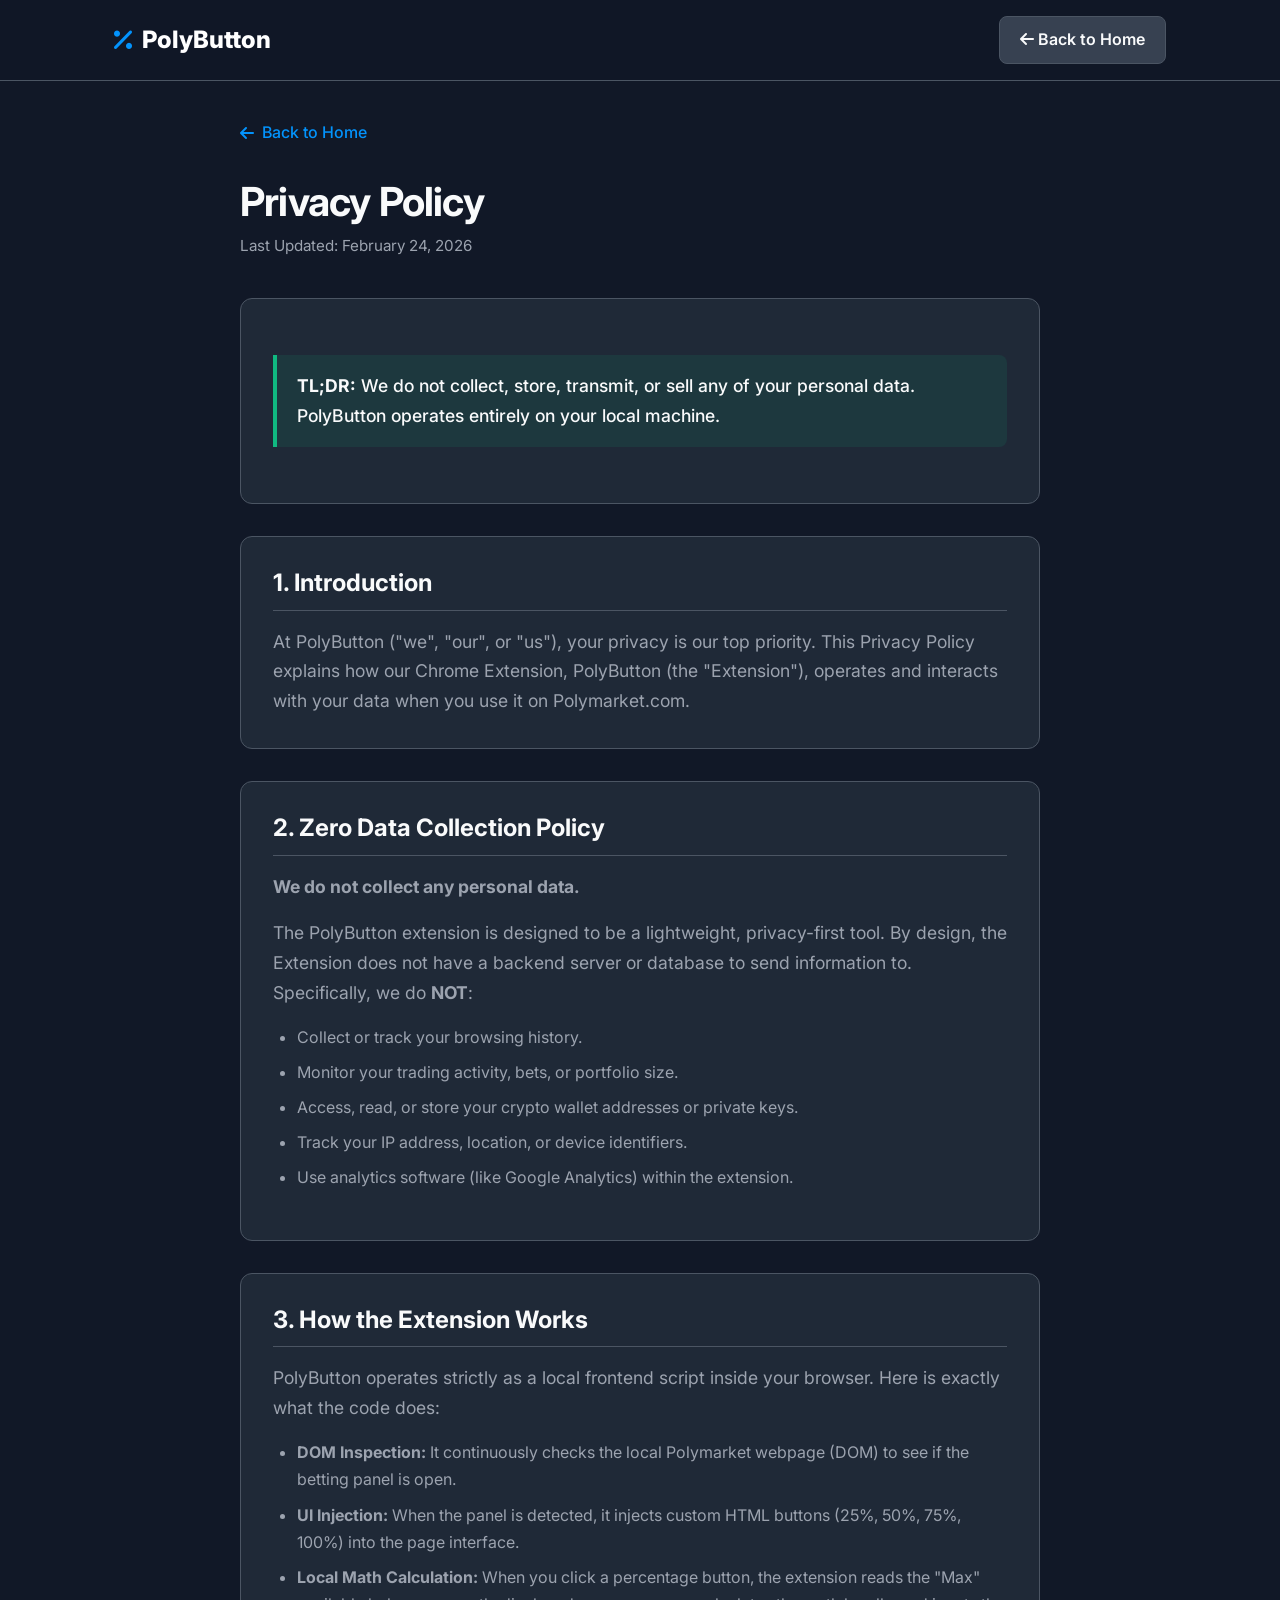
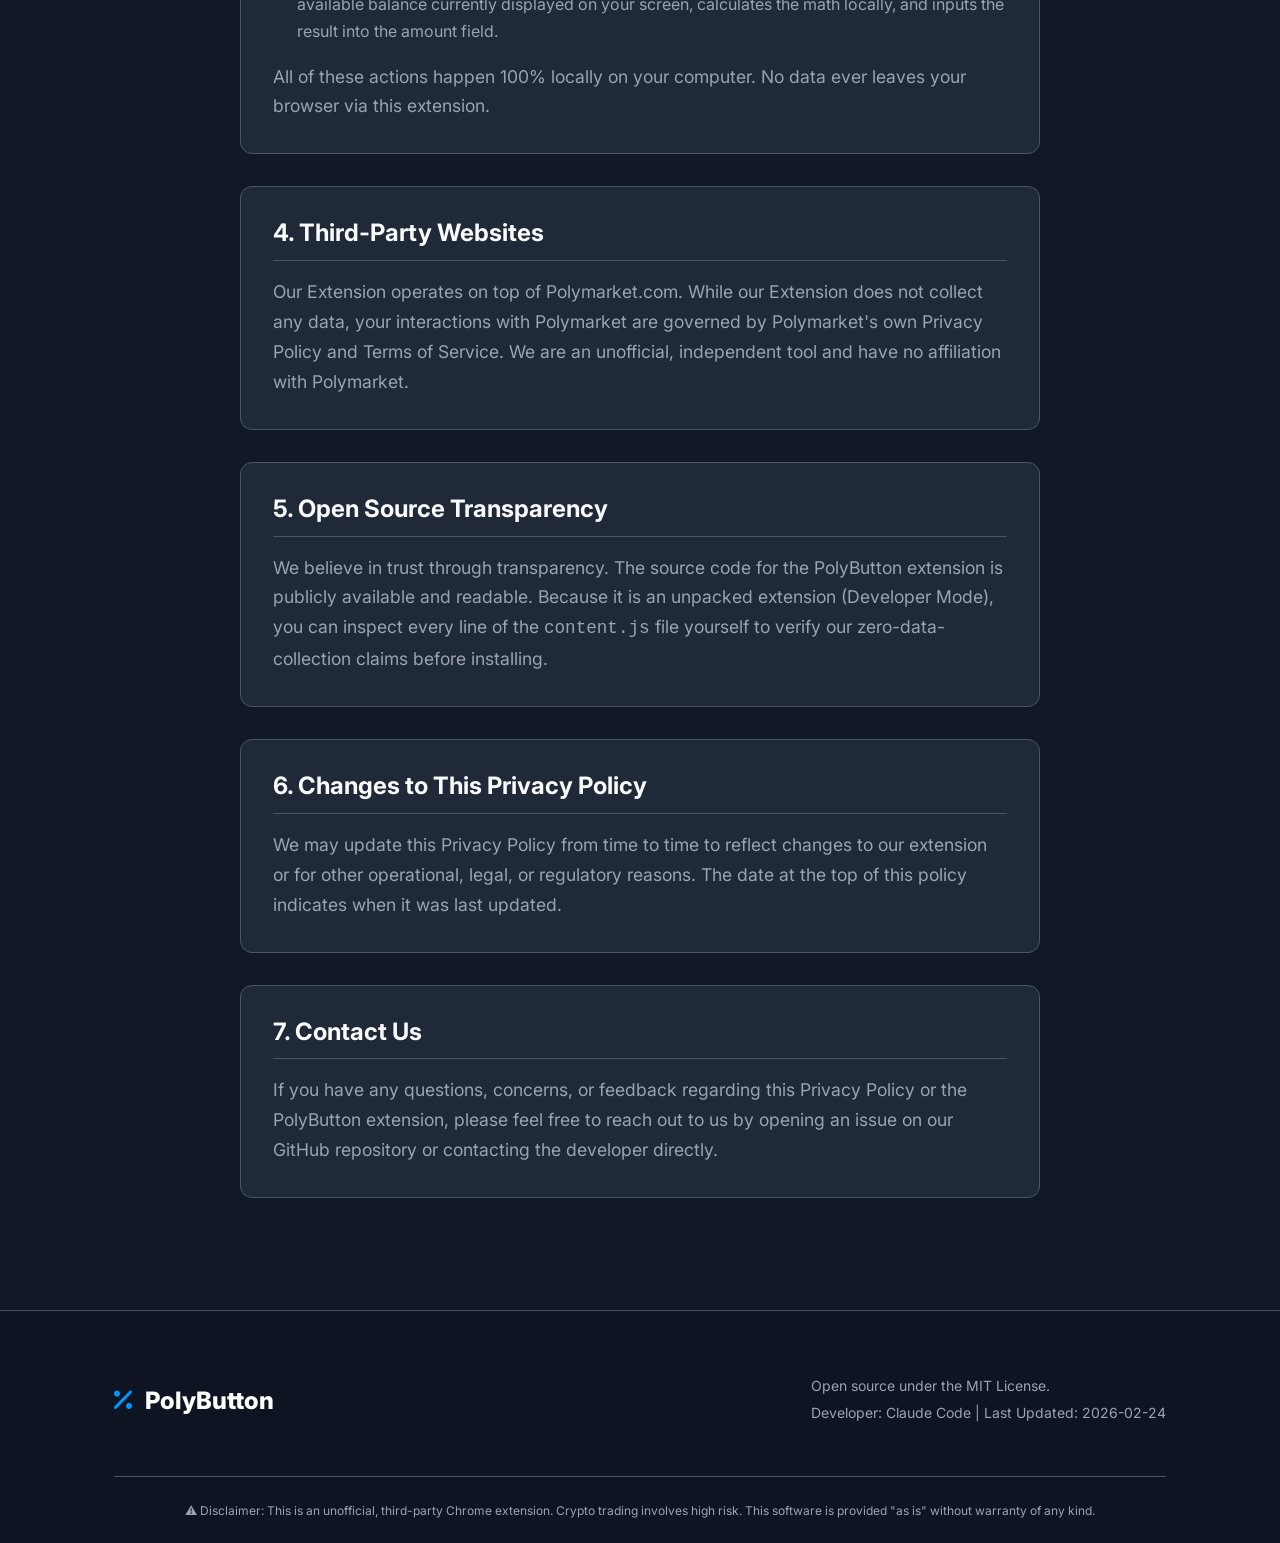
==== privacy.html @ 2eb206ef "init" ====
<!DOCTYPE html>
<html lang="en">
<head>
    <meta charset="UTF-8">
    <meta name="viewport" content="width=device-width, initial-scale=1.0">
    <title>Privacy Policy | PolyButton - Polymarket Quick Bet Extension</title>
    <meta name="description" content="Privacy Policy for PolyButton. Learn how our Polymarket Quick Bet Extension completely respects your privacy by operating 100% locally with zero data collection.">
    
    <link rel="stylesheet" href="styles.css">
    <link rel="preconnect" href="https://fonts.googleapis.com">
    <link rel="preconnect" href="https://fonts.gstatic.com" crossorigin>
    <link href="https://fonts.googleapis.com/css2?family=Inter:wght@400;500;600;700;800&display=swap" rel="stylesheet">
    <link rel="stylesheet" href="https://cdnjs.cloudflare.com/ajax/libs/font-awesome/6.4.0/css/all.min.css">
    
    <style>
        .privacy-content {
            padding: 120px 0 80px;
            max-width: 800px;
            margin: 0 auto;
        }
        .privacy-content h1 {
            font-size: 2.5rem;
            margin-bottom: 8px;
        }
        .last-updated {
            color: var(--text-muted);
            margin-bottom: 40px;
            font-size: 0.95rem;
        }
        .privacy-section {
            background-color: var(--bg-secondary);
            border: 1px solid var(--border);
            border-radius: 12px;
            padding: 32px;
            margin-bottom: 32px;
        }
        .privacy-section h2 {
            font-size: 1.5rem;
            color: var(--text-main);
            margin-bottom: 16px;
            border-bottom: 1px solid var(--border);
            padding-bottom: 12px;
        }
        .privacy-section p {
            margin-bottom: 16px;
            color: var(--text-muted);
            line-height: 1.7;
        }
        .privacy-section p:last-child {
            margin-bottom: 0;
        }
        .privacy-section ul {
            margin-bottom: 16px;
            padding-left: 24px;
            color: var(--text-muted);
        }
        .privacy-section li {
            margin-bottom: 8px;
            line-height: 1.7;
        }
        .highlight-box {
            background-color: rgba(16, 185, 129, 0.1);
            border-left: 4px solid var(--accent-green);
            padding: 16px 20px;
            border-radius: 0 8px 8px 0;
            margin: 24px 0;
        }
        .highlight-box p {
            color: var(--text-main);
            font-weight: 500;
            margin-bottom: 0;
        }
        .back-link {
            display: inline-flex;
            align-items: center;
            gap: 8px;
            margin-bottom: 32px;
            font-weight: 500;
        }
    </style>
</head>
<body>
    <nav class="navbar" aria-label="Main Navigation">
        <div class="container nav-content">
            <div class="logo">
                <i class="fa-solid fa-percent logo-icon" aria-hidden="true"></i>
                <a href="index.html" style="color: inherit;">PolyButton</a>
            </div>
            <a href="index.html" class="btn btn-secondary nav-btn"><i class="fa-solid fa-arrow-left"></i> Back to Home</a>
        </div>
    </nav>

    <main class="container privacy-content">
        <a href="index.html" class="back-link"><i class="fa-solid fa-arrow-left"></i> Back to Home</a>
        
        <h1>Privacy Policy</h1>
        <div class="last-updated">Last Updated: February 24, 2026</div>

        <div class="privacy-section">
            <div class="highlight-box">
                <p><strong>TL;DR:</strong> We do not collect, store, transmit, or sell any of your personal data. PolyButton operates entirely on your local machine.</p>
            </div>
        </div>

        <div class="privacy-section">
            <h2>1. Introduction</h2>
            <p>At PolyButton ("we", "our", or "us"), your privacy is our top priority. This Privacy Policy explains how our Chrome Extension, PolyButton (the "Extension"), operates and interacts with your data when you use it on Polymarket.com.</p>
        </div>

        <div class="privacy-section">
            <h2>2. Zero Data Collection Policy</h2>
            <p><strong>We do not collect any personal data.</strong></p>
            <p>The PolyButton extension is designed to be a lightweight, privacy-first tool. By design, the Extension does not have a backend server or database to send information to. Specifically, we do <strong>NOT</strong>:</p>
            <ul>
                <li>Collect or track your browsing history.</li>
                <li>Monitor your trading activity, bets, or portfolio size.</li>
                <li>Access, read, or store your crypto wallet addresses or private keys.</li>
                <li>Track your IP address, location, or device identifiers.</li>
                <li>Use analytics software (like Google Analytics) within the extension.</li>
            </ul>
        </div>

        <div class="privacy-section">
            <h2>3. How the Extension Works</h2>
            <p>PolyButton operates strictly as a local frontend script inside your browser. Here is exactly what the code does:</p>
            <ul>
                <li><strong>DOM Inspection:</strong> It continuously checks the local Polymarket webpage (DOM) to see if the betting panel is open.</li>
                <li><strong>UI Injection:</strong> When the panel is detected, it injects custom HTML buttons (25%, 50%, 75%, 100%) into the page interface.</li>
                <li><strong>Local Math Calculation:</strong> When you click a percentage button, the extension reads the "Max" available balance currently displayed on your screen, calculates the math locally, and inputs the result into the amount field.</li>
            </ul>
            <p>All of these actions happen 100% locally on your computer. No data ever leaves your browser via this extension.</p>
        </div>

        <div class="privacy-section">
            <h2>4. Third-Party Websites</h2>
            <p>Our Extension operates on top of Polymarket.com. While our Extension does not collect any data, your interactions with Polymarket are governed by Polymarket's own Privacy Policy and Terms of Service. We are an unofficial, independent tool and have no affiliation with Polymarket.</p>
        </div>

        <div class="privacy-section">
            <h2>5. Open Source Transparency</h2>
            <p>We believe in trust through transparency. The source code for the PolyButton extension is publicly available and readable. Because it is an unpacked extension (Developer Mode), you can inspect every line of the <code>content.js</code> file yourself to verify our zero-data-collection claims before installing.</p>
        </div>

        <div class="privacy-section">
            <h2>6. Changes to This Privacy Policy</h2>
            <p>We may update this Privacy Policy from time to time to reflect changes to our extension or for other operational, legal, or regulatory reasons. The date at the top of this policy indicates when it was last updated.</p>
        </div>

        <div class="privacy-section">
            <h2>7. Contact Us</h2>
            <p>If you have any questions, concerns, or feedback regarding this Privacy Policy or the PolyButton extension, please feel free to reach out to us by opening an issue on our GitHub repository or contacting the developer directly.</p>
        </div>
    </main>

    <footer class="footer">
        <div class="container">
            <div class="footer-content">
                <div class="footer-logo">
                    <i class="fa-solid fa-percent" aria-hidden="true"></i> PolyButton
                </div>
                <div class="footer-info">
                    <p>Open source under the MIT License.</p>
                    <p>Developer: Claude Code | Last Updated: 2026-02-24</p>
                </div>
            </div>
            <div class="footer-bottom">
                <p>⚠️ Disclaimer: This is an unofficial, third-party Chrome extension. Crypto trading involves high risk. This software is provided "as is" without warranty of any kind.</p>
            </div>
        </div>
    </footer>
</body>
</html>
---- styles.css ----
:root {
    --primary: #0393FC;
    --primary-hover: #0276cb;
    --bg-main: #111827;
    --bg-secondary: #1F2937;
    --bg-card: #374151;
    --text-main: #F9FAFB;
    --text-muted: #9CA3AF;
    --border: #4B5563;
    --accent-red: #EF4444;
    --accent-yellow: #F59E0B;
    --accent-green: #10B981;
    --font-family: 'Inter', -apple-system, BlinkMacSystemFont, "Segoe UI", Roboto, Helvetica, Arial, sans-serif;
    --radius: 8px;
    --transition: 0.3s ease;
}

* {
    margin: 0;
    padding: 0;
    box-sizing: border-box;
}

body {
    font-family: var(--font-family);
    background-color: var(--bg-main);
    color: var(--text-main);
    line-height: 1.6;
    scroll-behavior: smooth;
    overflow-x: hidden;
}

a {
    color: var(--primary);
    text-decoration: none;
    transition: color var(--transition);
}

a:hover {
    color: var(--primary-hover);
}

.container {
    max-width: 1100px;
    margin: 0 auto;
    padding: 0 24px;
}

/* Typography */
h1, h2, h3 {
    font-weight: 700;
    line-height: 1.2;
    margin-bottom: 16px;
}

h1 {
    font-size: 3rem;
    letter-spacing: -0.02em;
}

h2 {
    font-size: 2.25rem;
}

h3 {
    font-size: 1.5rem;
    margin-bottom: 8px;
}

p {
    color: var(--text-muted);
    font-size: 1.1rem;
    margin-bottom: 24px;
}

/* Buttons */
.btn {
    display: inline-block;
    padding: 10px 20px;
    border-radius: var(--radius);
    font-weight: 600;
    text-align: center;
    cursor: pointer;
    transition: all var(--transition);
    border: none;
    font-family: var(--font-family);
}

.btn-primary {
    background-color: var(--primary);
    color: white;
}

.btn-primary:hover {
    background-color: var(--primary-hover);
    color: white;
    transform: translateY(-2px);
    box-shadow: 0 4px 12px rgba(3, 147, 252, 0.3);
}

.btn-secondary {
    background-color: var(--bg-card);
    color: var(--text-main);
    border: 1px solid var(--border);
}

.btn-secondary:hover {
    background-color: var(--border);
    color: white;
    transform: translateY(-2px);
}

.btn-large {
    padding: 14px 28px;
    font-size: 1.1rem;
}

/* Navbar */
.navbar {
    position: fixed;
    top: 0;
    width: 100%;
    background-color: rgba(17, 24, 39, 0.9);
    backdrop-filter: blur(10px);
    z-index: 1000;
    border-bottom: 1px solid var(--border);
    padding: 16px 0;
}

.nav-content {
    display: flex;
    justify-content: space-between;
    align-items: center;
}

.logo {
    display: flex;
    align-items: center;
    gap: 10px;
    font-size: 1.5rem;
    font-weight: 800;
    color: white;
}

.logo-icon {
    color: var(--primary);
}

.nav-links {
    display: flex;
    list-style: none;
    gap: 32px;
}

.nav-links a {
    color: var(--text-muted);
    font-weight: 500;
}

.nav-links a:hover {
    color: white;
}

/* Hero Section */
.hero {
    padding: 160px 0 100px;
    display: flex;
    align-items: center;
    min-height: 100vh;
}

.hero-content {
    display: grid;
    grid-template-columns: 1fr 1fr;
    gap: 64px;
    align-items: center;
}

.badge {
    display: inline-block;
    padding: 6px 12px;
    background-color: rgba(3, 147, 252, 0.1);
    color: var(--primary);
    border: 1px solid rgba(3, 147, 252, 0.2);
    border-radius: 20px;
    font-size: 0.875rem;
    font-weight: 600;
    margin-bottom: 24px;
}

.highlight {
    color: var(--primary);
}

.hero-actions {
    display: flex;
    gap: 16px;
    margin-bottom: 24px;
}

.disclaimer {
    font-size: 0.875rem;
    color: var(--text-muted);
    display: flex;
    align-items: center;
    gap: 8px;
}

.disclaimer i {
    color: var(--accent-yellow);
}

/* Mockup UI */
.mockup-window {
    background-color: var(--bg-secondary);
    border-radius: 12px;
    border: 1px solid var(--border);
    overflow: hidden;
    box-shadow: 0 25px 50px -12px rgba(0, 0, 0, 0.5);
    transform: perspective(1000px) rotateY(-5deg) rotateX(5deg);
    transition: transform 0.5s ease;
}

.mockup-window:hover {
    transform: perspective(1000px) rotateY(0) rotateX(0);
}

.mockup-header {
    background-color: var(--bg-main);
    padding: 12px 16px;
    display: flex;
    gap: 8px;
    border-bottom: 1px solid var(--border);
}

.dot {
    width: 12px;
    height: 12px;
    border-radius: 50%;
}

.dot.red { background-color: var(--accent-red); }
.dot.yellow { background-color: var(--accent-yellow); }
.dot.green { background-color: var(--accent-green); }

.mockup-body {
    padding: 24px;
    display: flex;
    justify-content: center;
}

.bet-panel {
    background-color: #ffffff;
    border-radius: 12px;
    padding: 24px;
    width: 100%;
    max-width: 340px;
    color: #111827;
}

.bet-header {
    font-weight: 700;
    font-size: 1.25rem;
    margin-bottom: 16px;
    color: #10B981; /* Yes green */
}

.input-group {
    display: flex;
    align-items: center;
    border: 1px solid #D1D5DB;
    border-radius: 8px;
    padding: 8px 12px;
    margin-bottom: 12px;
}

.currency {
    color: #6B7280;
    font-weight: 500;
    margin-right: 8px;
}

.input-group input {
    border: none;
    outline: none;
    font-size: 1.1rem;
    font-weight: 600;
    width: 100%;
    color: #111827;
    background: transparent;
}

.btn-max {
    background-color: #E5E7EB;
    border: none;
    padding: 4px 8px;
    border-radius: 4px;
    font-size: 0.75rem;
    font-weight: 600;
    color: #4B5563;
    cursor: pointer;
}

/* The injected buttons */
.polybutton-row {
    display: flex;
    gap: 8px;
    margin-bottom: 20px;
}

.pb-btn {
    flex: 1;
    background-color: #F3F4F6;
    border: 1px solid #E5E7EB;
    color: #4B5563;
    border-radius: 6px;
    padding: 8px 0;
    font-size: 0.875rem;
    font-weight: 600;
    cursor: pointer;
    transition: all 0.2s;
}

.pb-btn.active, .pb-btn:hover {
    background-color: rgba(3, 147, 252, 0.1);
    color: var(--primary);
    border-color: var(--primary);
}

.bet-summary {
    display: flex;
    flex-direction: column;
    gap: 8px;
    margin-bottom: 20px;
    font-size: 0.875rem;
    color: #6B7280;
}

.bet-summary div {
    display: flex;
    justify-content: space-between;
}

.bet-summary span {
    font-weight: 600;
    color: #111827;
}

.btn-submit {
    width: 100%;
    background-color: #D1D5DB;
    color: #6B7280;
    border: none;
    padding: 14px;
    border-radius: 8px;
    font-weight: 600;
    font-size: 1rem;
}

/* Sections Global */
section {
    padding: 100px 0;
}

.section-header {
    text-align: center;
    margin-bottom: 64px;
}

.section-header h2 {
    font-size: 2.5rem;
}

.section-header p {
    font-size: 1.25rem;
    max-width: 600px;
    margin: 0 auto;
}

/* Features */
.features {
    background-color: var(--bg-secondary);
}

.feature-grid {
    display: grid;
    grid-template-columns: repeat(auto-fit, minmax(250px, 1fr));
    gap: 32px;
}

.feature-card {
    background-color: var(--bg-main);
    padding: 32px;
    border-radius: 16px;
    border: 1px solid var(--border);
    transition: transform var(--transition), box-shadow var(--transition);
}

.feature-card:hover {
    transform: translateY(-5px);
    box-shadow: 0 10px 30px rgba(0, 0, 0, 0.2);
    border-color: var(--primary);
}

.feature-icon {
    width: 48px;
    height: 48px;
    background-color: rgba(3, 147, 252, 0.1);
    color: var(--primary);
    border-radius: 12px;
    display: flex;
    align-items: center;
    justify-content: center;
    font-size: 1.5rem;
    margin-bottom: 24px;
}

/* How it works */
.steps-container {
    display: grid;
    grid-template-columns: repeat(3, 1fr);
    gap: 32px;
    position: relative;
}

.steps-container::before {
    content: '';
    position: absolute;
    top: 24px;
    left: 50px;
    right: 50px;
    height: 2px;
    background-color: var(--border);
    z-index: 1;
}

.step {
    text-align: center;
    position: relative;
    z-index: 2;
}

.step-number {
    width: 48px;
    height: 48px;
    background-color: var(--primary);
    color: white;
    border-radius: 50%;
    display: flex;
    align-items: center;
    justify-content: center;
    font-size: 1.25rem;
    font-weight: 700;
    margin: 0 auto 24px;
    box-shadow: 0 0 0 8px var(--bg-main);
}

/* Installation */
.installation {
    background-color: var(--bg-secondary);
}

.install-card {
    background-color: var(--bg-main);
    border-radius: 16px;
    border: 1px solid var(--border);
    overflow: hidden;
}

.install-content {
    padding: 48px;
}

.install-content h2 {
    display: flex;
    align-items: center;
    gap: 12px;
    margin-bottom: 16px;
}

.install-steps {
    padding-left: 24px;
    margin-bottom: 32px;
    color: var(--text-main);
}

.install-steps li {
    margin-bottom: 16px;
    font-size: 1.1rem;
}

.install-steps code {
    background-color: var(--bg-card);
    padding: 4px 8px;
    border-radius: 4px;
    font-family: monospace;
    color: var(--primary);
}

.config-note {
    background-color: var(--bg-card);
    padding: 24px;
    border-radius: 8px;
    border-left: 4px solid var(--primary);
}

.config-note pre {
    background-color: #000;
    padding: 16px;
    border-radius: 8px;
    margin-top: 16px;
    overflow-x: auto;
}

.config-note code {
    color: #10B981;
    font-family: monospace;
}

/* FAQ */
.faq-list {
    max-width: 800px;
    margin: 0 auto;
}

.faq-item {
    background-color: var(--bg-card);
    border-radius: 8px;
    margin-bottom: 16px;
    overflow: hidden;
}

.faq-question {
    padding: 20px 24px;
    display: flex;
    justify-content: space-between;
    align-items: center;
    cursor: pointer;
    font-weight: 600;
    font-size: 1.1rem;
    transition: background-color var(--transition);
}

.faq-question:hover {
    background-color: var(--border);
}

.faq-question i {
    transition: transform var(--transition);
}

.faq-item.active .faq-question i {
    transform: rotate(180deg);
}

.faq-answer {
    padding: 0 24px;
    max-height: 0;
    overflow: hidden;
    transition: max-height 0.3s ease, padding 0.3s ease;
}

.faq-item.active .faq-answer {
    padding: 0 24px 20px;
    max-height: 200px;
}

.faq-answer p {
    margin-bottom: 0;
}

/* Footer */
.footer {
    background-color: #0f1422;
    padding: 64px 0 24px;
    border-top: 1px solid var(--border);
}

.footer-content {
    display: flex;
    justify-content: space-between;
    align-items: center;
    margin-bottom: 48px;
    flex-wrap: wrap;
    gap: 24px;
}

.footer-logo {
    font-size: 1.5rem;
    font-weight: 800;
    color: white;
}

.footer-logo i {
    color: var(--primary);
    margin-right: 8px;
}

.footer-info p {
    margin-bottom: 4px;
    font-size: 0.875rem;
}

.footer-bottom {
    border-top: 1px solid var(--border);
    padding-top: 24px;
    text-align: center;
}

.footer-bottom p {
    font-size: 0.75rem;
    color: var(--text-muted);
    margin-bottom: 0;
}

/* Responsive Design */
@media (max-width: 992px) {
    .hero-content {
        grid-template-columns: 1fr;
        text-align: center;
    }
    
    .hero-actions {
        justify-content: center;
    }

    .disclaimer {
        justify-content: center;
    }

    .mockup-window {
        margin: 0 auto;
        transform: none;
    }
    
    .mockup-window:hover {
        transform: none;
    }
}

@media (max-width: 768px) {
    .nav-links, .nav-btn {
        display: none;
    }
    
    h1 {
        font-size: 2.5rem;
    }

    .steps-container {
        grid-template-columns: 1fr;
    }

    .steps-container::before {
        display: none;
    }

    .install-content {
        padding: 24px;
    }
    
    .hero {
        padding: 120px 0 60px;
    }
}
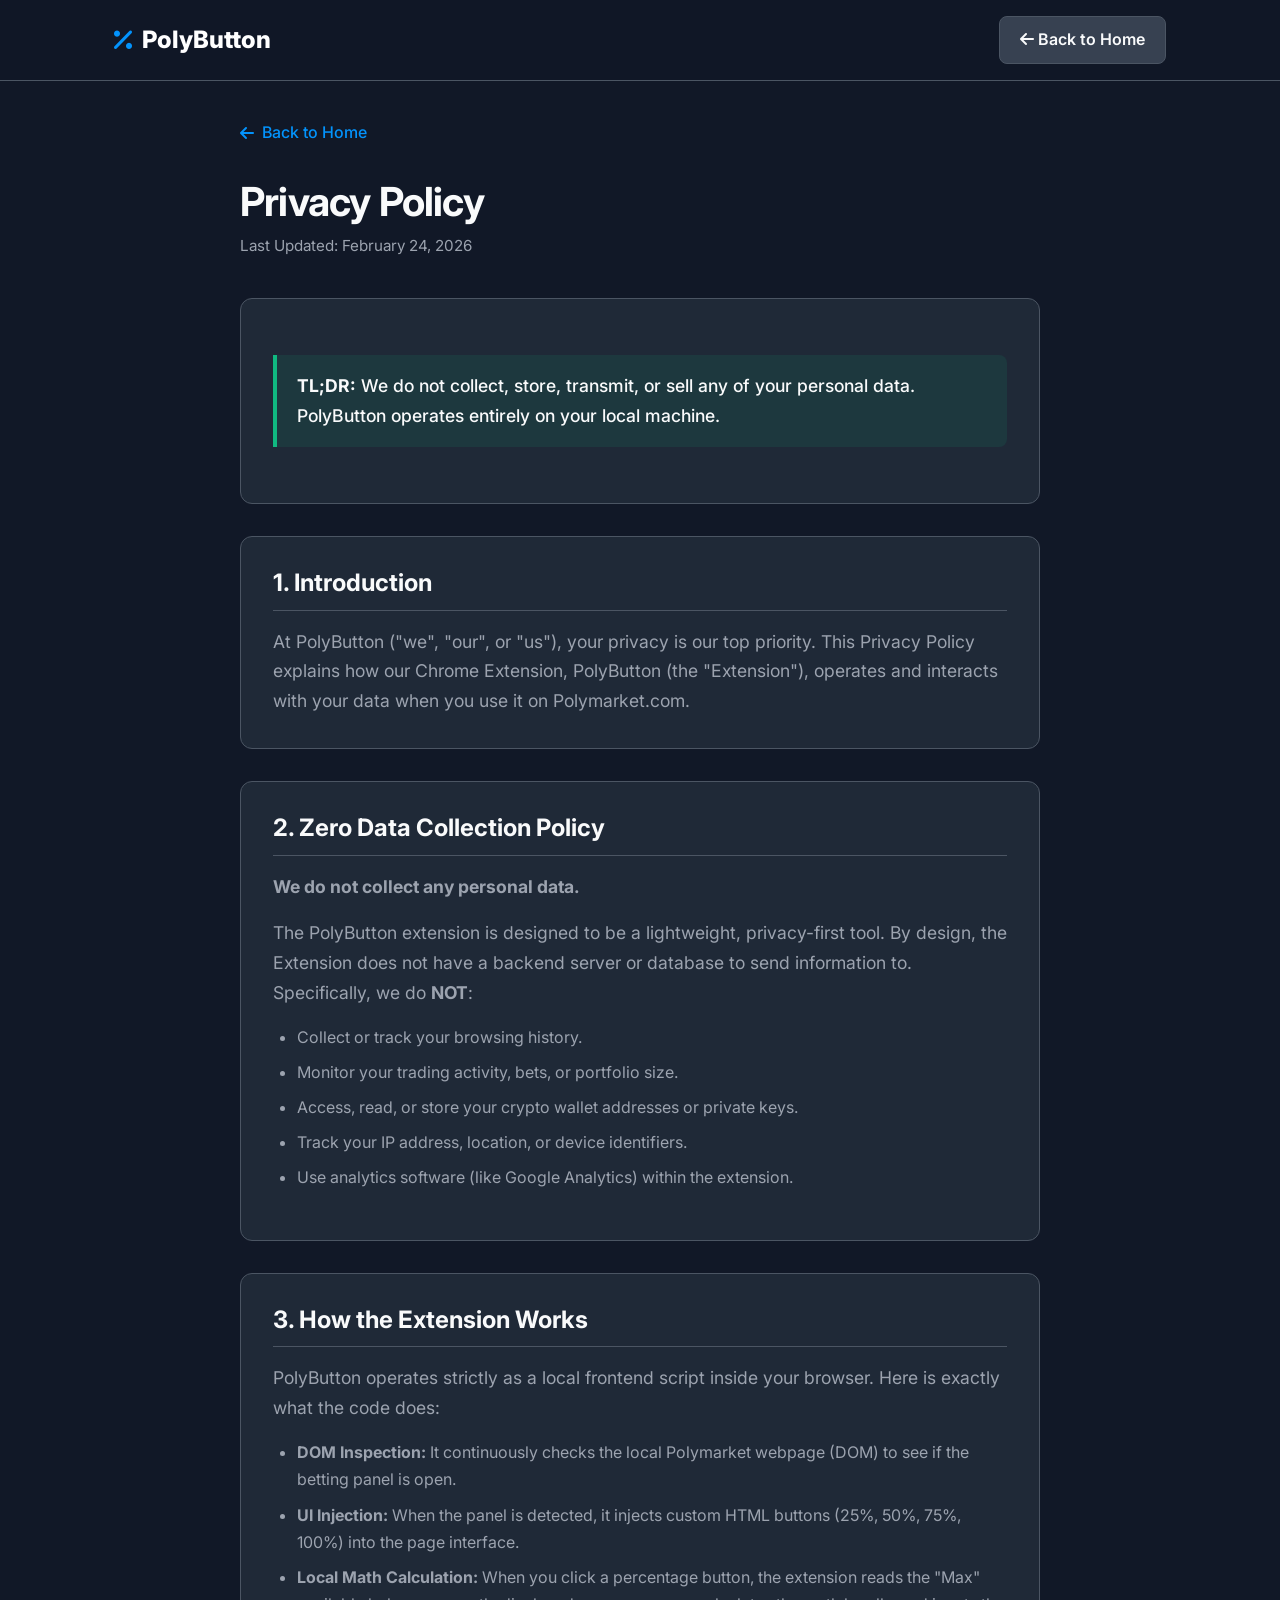
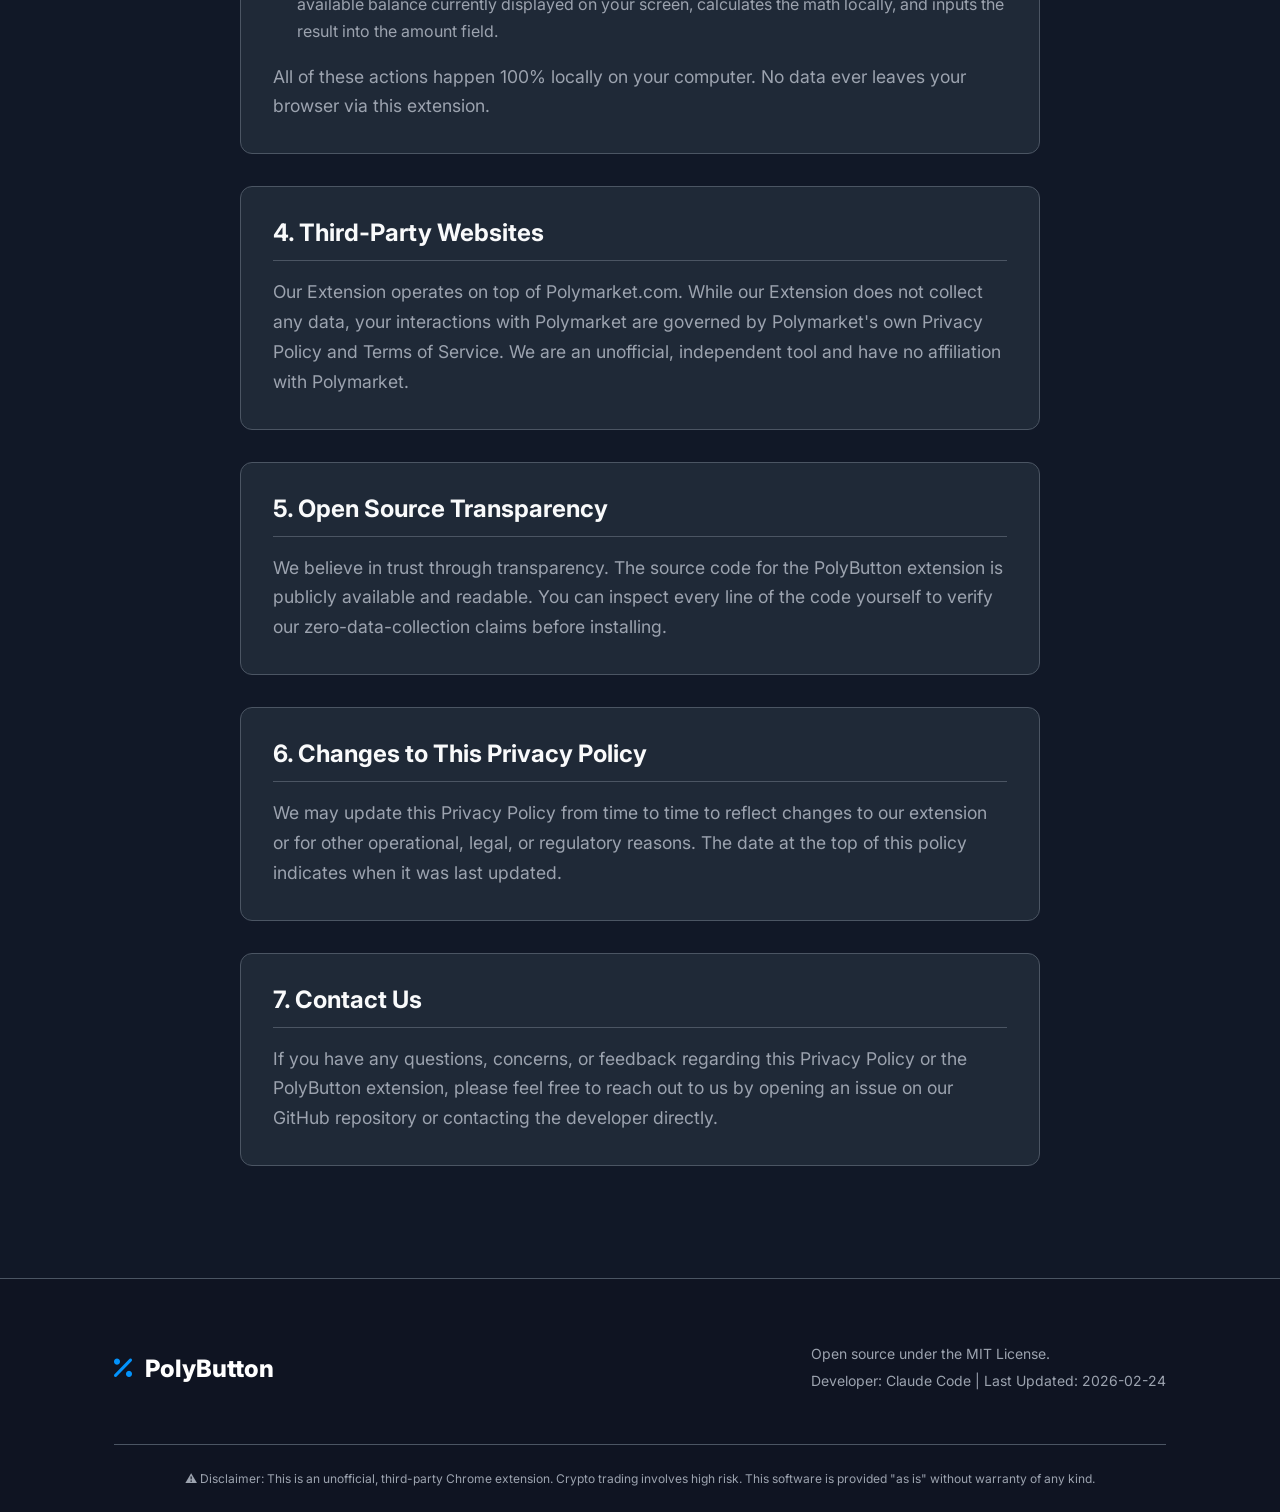
==== commit e125ff2c: "Refactor UI and update links in index.html; enhance styles for bet panel and buttons in styles.css; " ====
--- a/privacy.html
+++ b/privacy.html
@@ -138,7 +138,7 @@
 
         <div class="privacy-section">
             <h2>5. Open Source Transparency</h2>
-            <p>We believe in trust through transparency. The source code for the PolyButton extension is publicly available and readable. Because it is an unpacked extension (Developer Mode), you can inspect every line of the <code>content.js</code> file yourself to verify our zero-data-collection claims before installing.</p>
+            <p>We believe in trust through transparency. The source code for the PolyButton extension is publicly available and readable. You can inspect every line of the code yourself to verify our zero-data-collection claims before installing.</p>
         </div>
 
         <div class="privacy-section">
--- a/styles.css
+++ b/styles.css
@@ -247,114 +247,247 @@
     padding: 24px;
     display: flex;
     justify-content: center;
+    background-color: #111827;
 }
 
 .bet-panel {
-    background-color: #ffffff;
     border-radius: 12px;
-    padding: 24px;
     width: 100%;
     max-width: 340px;
-    color: #111827;
-}
-
-.bet-header {
-    font-weight: 700;
-    font-size: 1.25rem;
+}
+
+/* Real UI Mockup */
+.bet-panel.real-ui {
+    background-color: #1a1b23;
+    color: #fff;
+    font-family: -apple-system, BlinkMacSystemFont, "Segoe UI", Roboto, Helvetica, Arial, sans-serif;
+    border-radius: 12px;
+    padding: 16px;
+    width: 320px;
+    border: 1px solid #2d2e3d;
+}
+
+.bet-tabs {
+    display: flex;
+    justify-content: space-between;
+    align-items: center;
     margin-bottom: 16px;
-    color: #10B981; /* Yes green */
-}
-
-.input-group {
-    display: flex;
-    align-items: center;
-    border: 1px solid #D1D5DB;
+    border-bottom: 1px solid #2d2e3d;
+    padding-bottom: 12px;
+}
+
+.tab-group {
+    display: flex;
+    gap: 16px;
+}
+
+.tab {
+    color: #8e8f98;
+    font-size: 15px;
+    font-weight: 500;
+    cursor: pointer;
+    position: relative;
+}
+
+.tab.active {
+    color: #fff;
+}
+
+.tab.active::after {
+    content: '';
+    position: absolute;
+    bottom: -13px;
+    left: 0;
+    right: 0;
+    height: 2px;
+    background-color: #fff;
+}
+
+.market-dropdown {
+    color: #8e8f98;
+    font-size: 14px;
+    display: flex;
+    align-items: center;
+    gap: 6px;
+    cursor: pointer;
+}
+
+.outcome-buttons {
+    display: flex;
+    gap: 8px;
+    margin-bottom: 24px;
+}
+
+.outcome-btn {
+    flex: 1;
+    padding: 12px;
     border-radius: 8px;
-    padding: 8px 12px;
+    font-weight: 600;
+    font-size: 16px;
+    border: none;
+    cursor: pointer;
+    color: #fff;
+}
+
+.outcome-btn.yes {
+    background-color: #2e9f60;
+}
+
+.outcome-btn.no {
+    background-color: #2b2e3b;
+    color: #8e8f98;
+}
+
+.amount-section {
+    margin-bottom: 24px;
+}
+
+.amount-header {
+    display: flex;
+    justify-content: space-between;
+    align-items: flex-end;
+    margin-bottom: 16px;
+}
+
+.amount-labels {
+    display: flex;
+    flex-direction: column;
+    gap: 4px;
+}
+
+.label-primary {
+    font-size: 16px;
+    color: #fff;
+    font-weight: 500;
+}
+
+.label-secondary {
+    font-size: 13px;
+    color: #8e8f98;
+}
+
+.amount-value {
+    font-size: 32px;
+    font-weight: 600;
+    color: #fff;
+}
+
+.quick-add-row {
+    display: flex;
+    gap: 6px;
     margin-bottom: 12px;
-}
-
-.currency {
-    color: #6B7280;
-    font-weight: 500;
-    margin-right: 8px;
-}
-
-.input-group input {
+    justify-content: center;
+}
+
+.qa-btn {
+    background-color: #2b2e3b;
+    color: #a4a5b0;
     border: none;
-    outline: none;
-    font-size: 1.1rem;
-    font-weight: 600;
-    width: 100%;
-    color: #111827;
-    background: transparent;
-}
-
-.btn-max {
-    background-color: #E5E7EB;
-    border: none;
-    padding: 4px 8px;
-    border-radius: 4px;
-    font-size: 0.75rem;
-    font-weight: 600;
-    color: #4B5563;
+    border-radius: 6px;
+    padding: 6px 10px;
+    font-size: 13px;
+    font-weight: 600;
     cursor: pointer;
 }
 
-/* The injected buttons */
+.qa-btn:hover {
+    background-color: #3b3e4f;
+    color: #fff;
+}
+
+/* Injected PolyButton UI */
 .polybutton-row {
     display: flex;
-    gap: 8px;
-    margin-bottom: 20px;
+    gap: 6px;
+    justify-content: center;
 }
 
 .pb-btn {
     flex: 1;
-    background-color: #F3F4F6;
-    border: 1px solid #E5E7EB;
-    color: #4B5563;
+    max-width: 60px;
+    background-color: #0393fc;
+    color: #fff;
+    border: none;
     border-radius: 6px;
     padding: 8px 0;
-    font-size: 0.875rem;
+    font-size: 13px;
     font-weight: 600;
     cursor: pointer;
-    transition: all 0.2s;
-}
-
-.pb-btn.active, .pb-btn:hover {
-    background-color: rgba(3, 147, 252, 0.1);
-    color: var(--primary);
-    border-color: var(--primary);
-}
-
-.bet-summary {
+    box-shadow: 0 0 10px rgba(3, 147, 252, 0.4);
+}
+
+.pb-btn.active {
+    background-color: #38bdf8;
+    box-shadow: 0 0 15px rgba(56, 189, 248, 0.6);
+}
+
+.pb-btn:not(.active) {
+    background-color: #2b2e3b;
+    color: #0393fc;
+    box-shadow: none;
+}
+
+.summary-section {
+    display: flex;
+    justify-content: space-between;
+    align-items: center;
+    padding: 16px 0;
+    border-top: 1px solid #2d2e3d;
+    border-bottom: 1px solid #2d2e3d;
+    margin-bottom: 16px;
+}
+
+.summary-left {
     display: flex;
     flex-direction: column;
+    gap: 4px;
+}
+
+.win-label {
+    font-size: 16px;
+    color: #fff;
+    font-weight: 500;
+}
+
+.avg-price {
+    font-size: 13px;
+    color: #8e8f98;
+    display: flex;
+    align-items: center;
+    gap: 4px;
+}
+
+.win-amount {
+    font-size: 28px;
+    font-weight: 600;
+    color: #2e9f60;
+}
+
+.btn-unavailable {
+    width: 100%;
+    background-color: #1f212c;
+    color: #8e8f98;
+    border: none;
+    padding: 16px;
+    border-radius: 8px;
+    font-weight: 600;
+    font-size: 16px;
+    display: flex;
+    justify-content: center;
+    align-items: center;
     gap: 8px;
-    margin-bottom: 20px;
-    font-size: 0.875rem;
-    color: #6B7280;
-}
-
-.bet-summary div {
-    display: flex;
-    justify-content: space-between;
-}
-
-.bet-summary span {
-    font-weight: 600;
-    color: #111827;
-}
-
-.btn-submit {
-    width: 100%;
-    background-color: #D1D5DB;
-    color: #6B7280;
-    border: none;
-    padding: 14px;
-    border-radius: 8px;
-    font-weight: 600;
-    font-size: 1rem;
+    margin-bottom: 12px;
+}
+
+.terms-text {
+    text-align: center;
+    font-size: 12px;
+    color: #8e8f98;
+}
+
+.terms-text a {
+    color: #8e8f98;
+    text-decoration: underline;
 }
 
 /* Sections Global */
